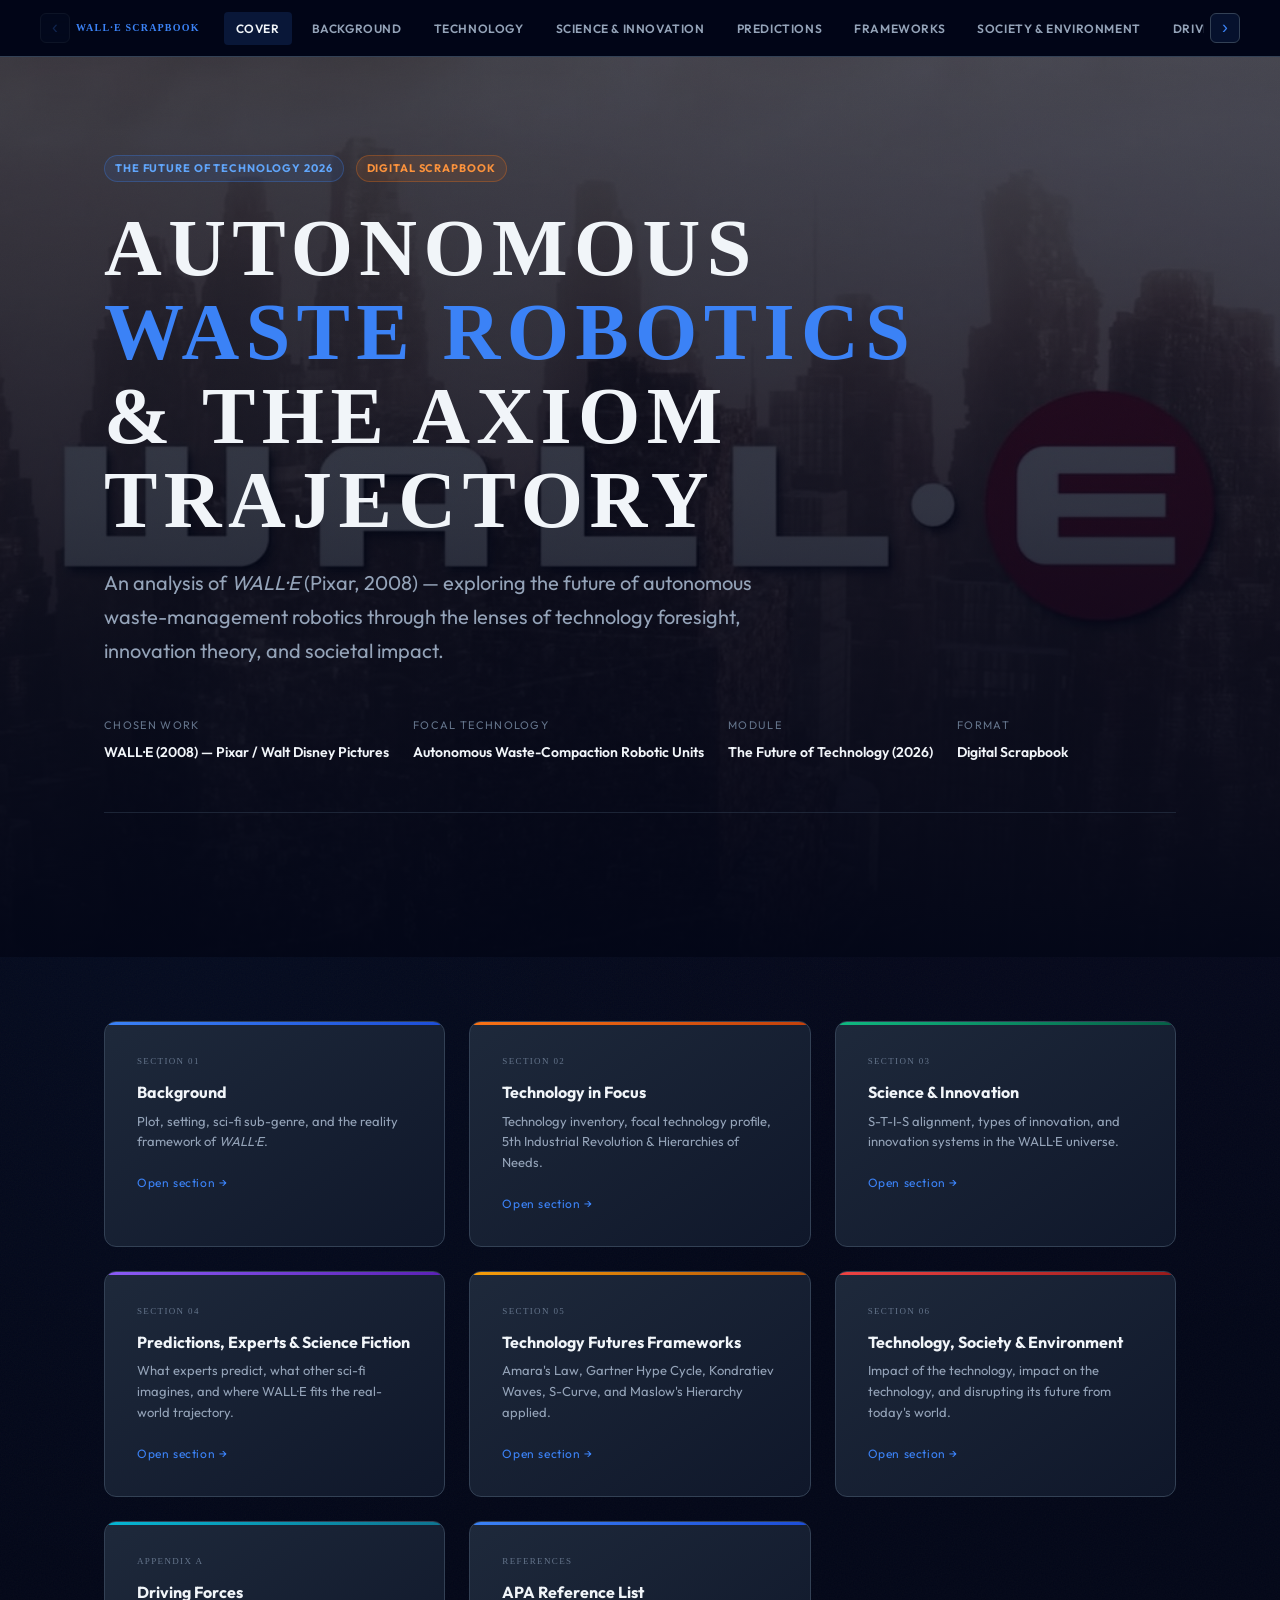
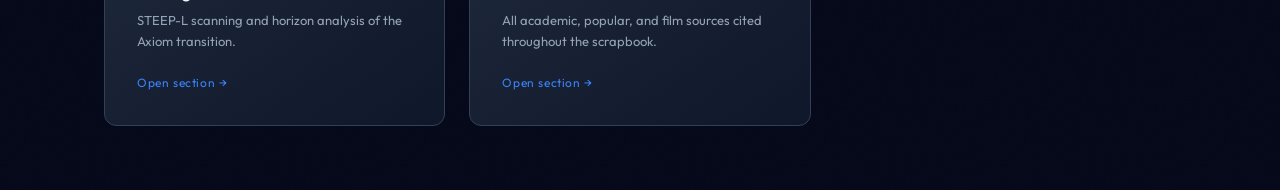
==== index.html @ 710deabd "Initial commit: WALL-E ForeSTI scrapbook for TFT 2026" ====
<!DOCTYPE html>
<html lang="en">
<head>
  <meta charset="UTF-8">
  <meta name="viewport" content="width=device-width, initial-scale=1.0">
  <title>WALL·E ForeSTI Scrapbook — The Future of Technology 2026</title>
  <link rel="stylesheet" href="scrapbook.css">
  <style>
    /* ── Cover-page-specific styles ── */
    .hero {
      position: relative;
      min-height: 100vh;
      display: flex;
      flex-direction: column;
      justify-content: flex-end;
      padding: 0;
      overflow: hidden;
    }
    .hero-bg {
      position: absolute;
      inset: 0;
      z-index: 0;
    }
    .hero-bg img {
      width: 100%;
      height: 100%;
      object-fit: cover;
      opacity: 0.35;
      filter: saturate(0.6);
    }
    .hero-bg-fallback {
      position: absolute;
      inset: 0;
      background:
        radial-gradient(ellipse 80% 60% at 50% 40%, rgba(59,130,246,0.12) 0%, transparent 70%),
        radial-gradient(ellipse 60% 80% at 80% 60%, rgba(249,115,22,0.08) 0%, transparent 60%),
        linear-gradient(180deg, #020617 0%, #0a1628 50%, #020617 100%);
    }
    .hero-overlay {
      position: absolute;
      inset: 0;
      background: linear-gradient(
        to top,
        rgba(2,6,23,0.96) 0%,
        rgba(2,6,23,0.5)  50%,
        rgba(2,6,23,0.2)  100%
      );
      z-index: 1;
    }
    .hero-content {
      position: relative;
      z-index: 2;
      padding: 64px 64px 80px;
      max-width: 1200px;
      width: 100%;
      margin: 0 auto;
    }
    .hero-eyebrow {
      display: flex;
      align-items: center;
      gap: 12px;
      margin-bottom: 24px;
    }
    .hero-title {
      font-family: 'Syncopate', Georgia, serif;
      font-size: clamp(2.5rem, 7vw, 5rem);
      font-weight: 700;
      letter-spacing: 0.08em;
      text-transform: uppercase;
      line-height: 1.05;
      margin-bottom: 24px;
    }
    .hero-title .accent { color: #3b82f6; }
    .hero-subtitle {
      font-size: clamp(1rem, 2vw, 1.25rem);
      color: #94a3b8;
      max-width: 680px;
      line-height: 1.7;
      margin-bottom: 48px;
    }
    .hero-meta {
      display: flex;
      flex-wrap: wrap;
      gap: 24px;
      margin-bottom: 64px;
      padding-bottom: 48px;
      border-bottom: 1px solid rgba(51,65,85,0.5);
    }
    .hero-meta-item { font-size: 0.875rem; }
    .hero-meta-item .label {
      font-size: 0.6875rem;
      text-transform: uppercase;
      letter-spacing: 0.12em;
      color: #64748b;
      display: block;
      margin-bottom: 4px;
    }
    .hero-meta-item .value { color: #f1f5f9; font-weight: 600; }

    /* Section nav cards */
    .section-cards {
      display: grid;
      grid-template-columns: repeat(auto-fit, minmax(280px, 1fr));
      gap: 24px;
      padding: 64px;
      max-width: 1200px;
      margin: 0 auto;
    }
    .section-card {
      background: linear-gradient(145deg, #1e293b, #0f172a);
      border: 1px solid #334155;
      border-radius: 0.75rem;
      padding: 32px;
      text-decoration: none;
      color: #f1f5f9;
      display: block;
      transition: all 0.3s;
      position: relative;
      overflow: hidden;
    }
    .section-card::before {
      content: '';
      position: absolute;
      top: 0; left: 0; right: 0;
      height: 3px;
    }
    .section-card.blue::before   { background: linear-gradient(90deg, #3b82f6, #1d4ed8); }
    .section-card.orange::before { background: linear-gradient(90deg, #f97316, #c2410c); }
    .section-card.green::before  { background: linear-gradient(90deg, #10b981, #065f46); }
    .section-card.red::before    { background: linear-gradient(90deg, #ef4444, #991b1b); }
    .section-card.purple::before { background: linear-gradient(90deg, #8b5cf6, #5b21b6); }
    .section-card.amber::before  { background: linear-gradient(90deg, #f59e0b, #b45309); }
    .section-card.teal::before   { background: linear-gradient(90deg, #06b6d4, #0e7490); }
    .section-card:hover {
      border-color: #3b82f6;
      transform: translateY(-4px);
      box-shadow: 0 20px 40px -15px rgba(59,130,246,0.25);
      text-decoration: none;
    }
    .section-card .card-num {
      font-family: 'Syncopate', Georgia, serif;
      font-size: 0.5625rem;
      letter-spacing: 0.15em;
      text-transform: uppercase;
      color: #64748b;
      margin-bottom: 12px;
    }
    .section-card .card-title {
      font-size: 1rem;
      font-weight: 700;
      margin-bottom: 8px;
      line-height: 1.3;
    }
    .section-card .card-desc {
      font-size: 0.8125rem;
      color: #94a3b8;
      line-height: 1.6;
    }
    .section-card .card-arrow {
      margin-top: 20px;
      font-size: 0.75rem;
      color: #3b82f6;
      letter-spacing: 0.05em;
    }

    @media (max-width: 768px) {
      .hero-content { padding: 32px 24px 48px; }
      .section-cards { padding: 32px 16px; }
    }
  </style>
</head>
<body>

  <!-- Navigation -->
  <nav class="sb-nav" role="navigation" aria-label="Scrapbook sections">
    <div class="sb-nav-inner">
      <span class="sb-nav-logo">WALL·E Scrapbook</span>
      <a href="index.html" class="active">Cover</a>
      <a href="section-background.html">Background</a>
      <a href="section-technology-focus.html">Technology</a>
      <a href="section-science-innovation.html">Science &amp; Innovation</a>
      <a href="section-predictions.html">Predictions</a>
      <a href="section-frameworks.html">Frameworks</a>
      <a href="section-tse.html">Society &amp; Environment</a>
      <a href="section-driving-forces.html">Driving Forces</a>
      <a href="section-references.html">References</a>
    </div>
  </nav>

  <!-- Hero -->
  <section class="hero" aria-label="Cover page">
    <div class="hero-bg" aria-hidden="true">

      <img src="images/title-card.jpg"
     alt="WALL-E film title card over a skyline of compacted trash towers — opening sequence">
</div>
    <div class="hero-overlay" aria-hidden="true"></div>
    <div class="hero-content">
      <div class="hero-eyebrow">
        <span class="badge blue">The Future of Technology 2026</span>
        <span class="badge orange">Digital Scrapbook</span>
      </div>

      <h1 class="hero-title">
        Autonomous<br>
        <span class="accent">Waste Robotics</span><br>
        &amp; the Axiom Trajectory
      </h1>

      <p class="hero-subtitle">
        An analysis of <em>WALL·E</em> (Pixar, 2008) — exploring the future of
        autonomous waste-management robotics through the lenses of technology foresight,
        innovation theory, and societal impact.
      </p>

      <div class="hero-meta">
        <div class="hero-meta-item">
          <span class="label">Chosen Work</span>
          <span class="value">WALL·E (2008) — Pixar / Walt Disney Pictures</span>
        </div>
        <div class="hero-meta-item">
          <span class="label">Focal Technology</span>
          <span class="value">Autonomous Waste-Compaction Robotic Units</span>
        </div>
        <div class="hero-meta-item">
          <span class="label">Module</span>
          <span class="value">The Future of Technology (2026)</span>
        </div>
        <div class="hero-meta-item">
          <span class="label">Format</span>
          <span class="value">Digital Scrapbook</span>
        </div>
      </div>
    </div>
  </section>

  <!-- Section navigation cards -->
  <main>
    <div class="section-cards" role="list" aria-label="Scrapbook sections">

      <a href="section-background.html" class="section-card blue" role="listitem">
        <div class="card-num">Section 01</div>
        <div class="card-title">Background</div>
        <div class="card-desc">Plot, setting, sci-fi sub-genre, and the reality framework of <em>WALL·E</em>.</div>
        <div class="card-arrow">Open section →</div>
      </a>

      <a href="section-technology-focus.html" class="section-card orange" role="listitem">
        <div class="card-num">Section 02</div>
        <div class="card-title">Technology in Focus</div>
        <div class="card-desc">Technology inventory, focal technology profile, 5th Industrial Revolution &amp; Hierarchies of Needs.</div>
        <div class="card-arrow">Open section →</div>
      </a>

      <a href="section-science-innovation.html" class="section-card green" role="listitem">
        <div class="card-num">Section 03</div>
        <div class="card-title">Science &amp; Innovation</div>
        <div class="card-desc">S-T-I-S alignment, types of innovation, and innovation systems in the WALL·E universe.</div>
        <div class="card-arrow">Open section →</div>
      </a>

      <a href="section-predictions.html" class="section-card purple" role="listitem">
        <div class="card-num">Section 04</div>
        <div class="card-title">Predictions, Experts &amp; Science Fiction</div>
        <div class="card-desc">What experts predict, what other sci-fi imagines, and where WALL·E fits the real-world trajectory.</div>
        <div class="card-arrow">Open section →</div>
      </a>

      <a href="section-frameworks.html" class="section-card amber" role="listitem">
        <div class="card-num">Section 05</div>
        <div class="card-title">Technology Futures Frameworks</div>
        <div class="card-desc">Amara's Law, Gartner Hype Cycle, Kondratiev Waves, S-Curve, and Maslow's Hierarchy applied.</div>
        <div class="card-arrow">Open section →</div>
      </a>

      <a href="section-tse.html" class="section-card red" role="listitem">
        <div class="card-num">Section 06</div>
        <div class="card-title">Technology, Society &amp; Environment</div>
        <div class="card-desc">Impact of the technology, impact on the technology, and disrupting its future from today's world.</div>
        <div class="card-arrow">Open section →</div>
      </a>

      <a href="section-driving-forces.html" class="section-card teal" role="listitem">
        <div class="card-num">Appendix A</div>
        <div class="card-title">Driving Forces</div>
        <div class="card-desc">STEEP-L scanning and horizon analysis of the Axiom transition.</div>
        <div class="card-arrow">Open section →</div>
      </a>

      <a href="section-references.html" class="section-card blue" role="listitem">
        <div class="card-num">References</div>
        <div class="card-title">APA Reference List</div>
        <div class="card-desc">All academic, popular, and film sources cited throughout the scrapbook.</div>
        <div class="card-arrow">Open section →</div>
      </a>

    </div>
  </main>

  <script src="scrapbook-nav.js" defer></script>
</body>
</html>
---- scrapbook.css ----
/*
 * WALL-E ForeSTI Scrapbook — Unified Design System
 * Module: The Future of Technology (2026)
 * Version: 1.0
 *
 * Colour tokens
 * --bg-base:     #020617  (near-black navy)
 * --bg-card:     #0f172a  (dark card)
 * --bg-card-alt: #1e293b  (lighter card)
 * --border:      #334155
 * --accent-blue: #3b82f6
 * --accent-orng: #f97316
 * --accent-red:  #ef4444
 * --accent-grn:  #10b981
 * --text-prime:  #f1f5f9
 * --text-muted:  #94a3b8
 * --text-faint:  #64748b
 *
 * Spacing scale (8px grid)
 * 4 | 8 | 12 | 16 | 24 | 32 | 48 | 64 | 96 | 128
 */

/* ─── Google Fonts ──────────────────────────────────────────── */
@import url('https://fonts.googleapis.com/css2?family=Syncopate:wght@400;700&family=Outfit:wght@300;400;600&display=swap');

/* ─── CSS Custom Properties ─────────────────────────────────── */
:root {
  --bg-base:      #020617;
  --bg-card:      #0f172a;
  --bg-card-alt:  #1e293b;
  --border:       #334155;
  --border-faint: #1e293b;
  --accent-blue:  #3b82f6;
  --accent-orng:  #f97316;
  --accent-red:   #ef4444;
  --accent-grn:   #10b981;
  --accent-purp:  #8b5cf6;
  --text-prime:   #f1f5f9;
  --text-muted:   #94a3b8;
  --text-faint:   #64748b;
  --font-display: 'Syncopate', Georgia, serif;
  --font-body:    'Outfit', Arial, sans-serif;
  --radius:       0.75rem;
  --radius-sm:    0.375rem;
  --shadow-card:  0 20px 50px -15px rgba(59,130,246,0.15);
}

/* ─── Reset & Base ───────────────────────────────────────────── */
*, *::before, *::after { box-sizing: border-box; margin: 0; padding: 0; }

html { scroll-behavior: smooth; font-size: 16px; }

body {
  background-color: var(--bg-base);
  color: var(--text-prime);
  font-family: var(--font-body);
  font-size: 1rem;
  line-height: 1.75;
  /* Subtle noise texture for scrapbook feel */
  background-image:
    url("data:image/svg+xml,%3Csvg xmlns='http://www.w3.org/2000/svg' width='200' height='200'%3E%3Cfilter id='n'%3E%3CfeTurbulence type='fractalNoise' baseFrequency='0.75' numOctaves='4' stitchTiles='stitch'/%3E%3C/filter%3E%3Crect width='200' height='200' filter='url(%23n)' opacity='0.03'/%3E%3C/svg%3E"),
    radial-gradient(circle at 15% 50%, rgba(59,130,246,0.04) 0%, transparent 50%),
    radial-gradient(circle at 85% 30%, rgba(139,92,246,0.04) 0%, transparent 50%);
}

img { max-width: 100%; height: auto; display: block; }
a { color: var(--accent-blue); text-decoration: none; }
a:hover { text-decoration: underline; }

/* ─── Typography Scale ───────────────────────────────────────── */
.t-display {
  font-family: var(--font-display);
  font-size: clamp(2rem, 5vw, 3.5rem);
  font-weight: 700;
  letter-spacing: 0.12em;
  text-transform: uppercase;
  line-height: 1.1;
}
.t-h1 {
  font-family: var(--font-display);
  font-size: clamp(1.5rem, 3.5vw, 2.25rem);
  font-weight: 700;
  letter-spacing: 0.1em;
  text-transform: uppercase;
  line-height: 1.2;
}
.t-h2 {
  font-family: var(--font-body);
  font-size: clamp(1.1rem, 2.5vw, 1.5rem);
  font-weight: 600;
  line-height: 1.3;
}
.t-h3 {
  font-family: var(--font-body);
  font-size: 1.1rem;
  font-weight: 600;
}
.t-body  { font-size: 1rem;   line-height: 1.75; }
.t-small { font-size: 0.875rem; line-height: 1.65; }
.t-caption {
  font-size: 0.75rem;  /* 12px minimum — WCAG compliant */
  color: var(--text-muted);
  line-height: 1.5;
  font-style: italic;
}
.t-label {
  font-size: 0.6875rem; /* 11px — only for badge labels/chips */
  font-weight: 700;
  letter-spacing: 0.1em;
  text-transform: uppercase;
}
.t-accent  { color: var(--accent-blue); }
.t-orange  { color: var(--accent-orng); }
.t-muted   { color: var(--text-muted); }
.t-faint   { color: var(--text-faint); }

/* ─── Layout ─────────────────────────────────────────────────── */
.container {
  max-width: 1200px;
  margin: 0 auto;
  padding: 0 32px;
}
.section-block  { padding: 64px 0; }
.section-block + .section-block { border-top: 1px solid var(--border-faint); }

.grid-2 { display: grid; grid-template-columns: repeat(2, 1fr); gap: 32px; }
.grid-3 { display: grid; grid-template-columns: repeat(3, 1fr); gap: 24px; }
.grid-auto { display: grid; grid-template-columns: repeat(auto-fit, minmax(300px, 1fr)); gap: 24px; }

@media (max-width: 768px) {
  .grid-2, .grid-3 { grid-template-columns: 1fr; }
  .container { padding: 0 16px; }
}

/* ─── Navigation Bar ─────────────────────────────────────────── */
.sb-nav {
  position: sticky;
  top: 0;
  z-index: 100;
  background: rgba(2,6,23,0.92);
  backdrop-filter: blur(12px);
  border-bottom: 1px solid var(--border);
  padding: 0 16px;
}
/* Centred row holding the arrows + scroller (built by scrapbook-nav.js) */
.sb-nav-bar {
  max-width: 1200px;
  margin: 0 auto;
  display: flex;
  align-items: center;
  gap: 6px;
  height: 56px;
}
.sb-nav-inner {
  flex: 1 1 auto;
  min-width: 0;
  display: flex;
  align-items: center;
  gap: 8px;
  height: 100%;
  overflow-x: auto;
  scroll-behavior: smooth;
  /* Native scrollbar hidden — navigation is via the ‹ › arrow buttons */
  scrollbar-width: none;
  -ms-overflow-style: none;
}
.sb-nav-inner::-webkit-scrollbar { display: none; }

/* Prev / next arrows */
.sb-nav-arrow {
  flex-shrink: 0;
  width: 30px;
  height: 30px;
  display: flex;
  align-items: center;
  justify-content: center;
  padding: 0;
  font-size: 1.1rem;
  line-height: 1;
  color: var(--accent-blue);
  background: rgba(59,130,246,0.10);
  border: 1px solid var(--border);
  border-radius: 6px;
  cursor: pointer;
  transition: background 0.2s, color 0.2s, opacity 0.2s;
}
.sb-nav-arrow:hover { background: rgba(59,130,246,0.25); color: var(--text-prime); }
.sb-nav-arrow:disabled { opacity: 0.25; cursor: default; pointer-events: none; }
/* When every item already fits, no arrows are needed */
.sb-nav-no-overflow .sb-nav-arrow { display: none; }
.sb-nav-logo {
  font-family: var(--font-display);
  font-size: 0.625rem;
  font-weight: 700;
  letter-spacing: 0.12em;
  color: var(--accent-blue);
  text-transform: uppercase;
  white-space: nowrap;
  margin-right: 16px;
  flex-shrink: 0;
}
.sb-nav a {
  font-size: 0.75rem;
  font-weight: 600;
  letter-spacing: 0.05em;
  text-transform: uppercase;
  color: var(--text-muted);
  white-space: nowrap;
  padding: 6px 12px;
  border-radius: 4px;
  transition: all 0.2s;
  flex-shrink: 0;
}
.sb-nav a:hover, .sb-nav a.active {
  color: var(--text-prime);
  background: rgba(59,130,246,0.15);
  text-decoration: none;
}

/* ─── Section Header Band ────────────────────────────────────── */
.section-header {
  margin-bottom: 48px;
}
.section-header .section-tag {
  display: inline-flex;
  align-items: center;
  gap: 8px;
  margin-bottom: 16px;
}
.section-header .section-num {
  font-family: var(--font-display);
  font-size: 0.625rem;
  letter-spacing: 0.15em;
  color: var(--accent-blue);
  text-transform: uppercase;
  border: 1px solid rgba(59,130,246,0.3);
  padding: 4px 10px;
  border-radius: 4px;
}
.section-header .divider-line {
  width: 48px;
  height: 3px;
  background: var(--accent-blue);
  margin-top: 16px;
  border-radius: 2px;
}
.section-header .divider-line.orange { background: var(--accent-orng); }
.section-header .divider-line.red    { background: var(--accent-red); }
.section-header .divider-line.green  { background: var(--accent-grn); }

/* ─── Cards ──────────────────────────────────────────────────── */
.card {
  background: linear-gradient(145deg, var(--bg-card-alt), var(--bg-card));
  border: 1px solid var(--border);
  border-radius: var(--radius);
  padding: 32px;
  transition: border-color 0.3s, transform 0.3s, box-shadow 0.3s;
  position: relative;
  overflow: hidden;
}
.card:hover {
  border-color: var(--accent-blue);
  transform: translateY(-3px);
  box-shadow: var(--shadow-card);
}
/* Alternating slight rotation for scrapbook feel */
.card:nth-child(even) { transform: rotate(-0.3deg); }
.card:nth-child(even):hover { transform: rotate(-0.3deg) translateY(-3px); }
.card:nth-child(odd)  { transform: rotate(0.2deg); }
.card:nth-child(odd):hover  { transform: rotate(0.2deg) translateY(-3px); }

/* Top accent bar */
.card::before {
  content: '';
  position: absolute;
  top: 0; left: 0; right: 0;
  height: 3px;
}
.card.blue::before   { background: linear-gradient(90deg, var(--accent-blue), #1d4ed8); }
.card.orange::before { background: linear-gradient(90deg, var(--accent-orng), #c2410c); }
.card.red::before    { background: linear-gradient(90deg, var(--accent-red),  #991b1b); }
.card.green::before  { background: linear-gradient(90deg, var(--accent-grn),  #065f46); }
.card.purple::before { background: linear-gradient(90deg, var(--accent-purp), #5b21b6); }

/* Sticky-note variant */
.card.sticky {
  background: linear-gradient(145deg, #292524, #1c1917);
  border-color: #f59e0b44;
}
.card.sticky::before { background: #f59e0b; }

/* ─── Badges / Tags ──────────────────────────────────────────── */
.badge {
  display: inline-block;
  font-size: 0.6875rem;
  font-weight: 700;
  letter-spacing: 0.08em;
  text-transform: uppercase;
  padding: 3px 10px;
  border-radius: 999px;
  border: 1px solid;
}
.badge.blue   { background: rgba(59,130,246,0.1);  color: #60a5fa; border-color: rgba(59,130,246,0.3); }
.badge.orange { background: rgba(249,115,22,0.1);  color: #fb923c; border-color: rgba(249,115,22,0.3); }
.badge.red    { background: rgba(239,68,68,0.1);   color: #f87171; border-color: rgba(239,68,68,0.3); }
.badge.green  { background: rgba(16,185,129,0.1);  color: #34d399; border-color: rgba(16,185,129,0.3); }
.badge.purple { background: rgba(139,92,246,0.1);  color: #a78bfa; border-color: rgba(139,92,246,0.3); }
.badge.amber  { background: rgba(245,158,11,0.1);  color: #fbbf24; border-color: rgba(245,158,11,0.3); }

/* ─── Image containers with film-strip aesthetic ─────────────── */
.img-wrap {
  position: relative;
  border-radius: var(--radius-sm);
  overflow: hidden;
  border: 1px solid var(--border);
}
/* Film-strip sprocket-hole effect removed — stills display full-width */
.img-wrap.filmstrip::before { content: none; }
/* Tape effect on image corners */
.img-wrap.taped::after {
  content: '';
  position: absolute;
  top: -6px; right: 24px;
  width: 48px; height: 20px;
  background: rgba(245,158,11,0.25);
  transform: rotate(-2deg);
  border-radius: 2px;
  z-index: 2;
}
.img-wrap img {
  width: 100%;
  object-fit: cover;
  display: block;
}
.img-caption {
  padding: 10px 12px;
  font-size: 0.75rem;
  color: var(--text-muted);
  font-style: italic;
  background: rgba(15,23,42,0.8);
  border-top: 1px solid var(--border-faint);
  line-height: 1.5;
}
.img-caption strong { color: var(--text-prime); font-style: normal; }

/* ─── Callout / Leverage Point ───────────────────────────────── */
.callout {
  background: rgba(2,6,23,0.6);
  border-left: 3px solid var(--accent-blue);
  padding: 16px 20px;
  border-radius: 0 var(--radius-sm) var(--radius-sm) 0;
  font-size: 0.875rem;
  color: var(--text-muted);
  line-height: 1.65;
  margin-top: 16px;
}
.callout.orange { border-color: var(--accent-orng); }
.callout.green  { border-color: var(--accent-grn); }
.callout.red    { border-color: var(--accent-red); }
.callout strong { color: var(--text-prime); }

/* Quote / sticky note callout */
.quote-block {
  background: linear-gradient(145deg, #1c1917, #292524);
  border: 1px solid rgba(245,158,11,0.2);
  border-left: 3px solid #f59e0b;
  border-radius: 0 var(--radius-sm) var(--radius-sm) 0;
  padding: 20px 24px;
  margin: 24px 0;
  font-style: italic;
  font-size: 1rem;
  color: var(--text-prime);
  position: relative;
  transform: rotate(-0.4deg);
}
.quote-block::before {
  content: '"';
  position: absolute;
  top: -12px; left: 16px;
  font-size: 4rem;
  color: rgba(245,158,11,0.2);
  font-family: Georgia, serif;
  line-height: 1;
}
.quote-attribution {
  font-size: 0.75rem;
  color: var(--text-faint);
  font-style: normal;
  margin-top: 8px;
  display: block;
}

/* ─── Chart container ────────────────────────────────────────── */
.chart-box {
  background: rgba(15,23,42,0.6);
  border: 1px dashed var(--border);
  border-radius: var(--radius);
  padding: 24px;
  position: relative;
}

/* ─── Progress bars ──────────────────────────────────────────── */
.progress-bar-wrap { margin: 8px 0; }
.progress-bar-label {
  display: flex;
  justify-content: space-between;
  font-size: 0.75rem;
  color: var(--text-faint);
  text-transform: uppercase;
  letter-spacing: 0.08em;
  margin-bottom: 6px;
}
.progress-bar-track {
  height: 6px;
  background: var(--bg-card-alt);
  border-radius: 3px;
  overflow: hidden;
}
.progress-bar-fill {
  height: 100%;
  border-radius: 3px;
  background: var(--accent-blue);
  transition: width 1s ease;
}
.progress-bar-fill.orange { background: var(--accent-orng); }
.progress-bar-fill.red    { background: var(--accent-red); }
.progress-bar-fill.green  { background: var(--accent-grn); }

/* ─── Section Footer (replaces old "FORESTI DIVISION" footer) ── */
.sb-section-footer {
  margin-top: 64px;
  padding-top: 32px;
  border-top: 1px solid var(--border-faint);
  display: flex;
  justify-content: space-between;
  align-items: flex-end;
  flex-wrap: wrap;
  gap: 16px;
}
.sb-section-footer .footer-glossary { max-width: 500px; }
.sb-section-footer .footer-glossary h4 {
  font-size: 0.75rem;
  font-weight: 700;
  letter-spacing: 0.1em;
  text-transform: uppercase;
  color: var(--text-muted);
  margin-bottom: 8px;
}
.sb-section-footer .footer-glossary dl { font-size: 0.75rem; color: var(--text-faint); }
.sb-section-footer .footer-glossary dt { font-weight: 600; color: var(--text-muted); display: inline; }
.sb-section-footer .footer-glossary dd { display: inline; margin: 0; }
.sb-section-footer .footer-glossary dd::after { content: '\A'; white-space: pre; }
.sb-section-footer .footer-nav {
  display: flex;
  gap: 12px;
}
.sb-section-footer .footer-nav a {
  font-size: 0.75rem;
  color: var(--text-faint);
  text-transform: uppercase;
  letter-spacing: 0.08em;
  padding: 6px 12px;
  border: 1px solid var(--border-faint);
  border-radius: 4px;
  transition: all 0.2s;
}
.sb-section-footer .footer-nav a:hover {
  color: var(--text-prime);
  border-color: var(--accent-blue);
  text-decoration: none;
}

/* ─── Utility ────────────────────────────────────────────────── */
.space-y-16 > * + * { margin-top: 16px; }
.space-y-24 > * + * { margin-top: 24px; }
.space-y-32 > * + * { margin-top: 32px; }
.space-y-48 > * + * { margin-top: 48px; }
.mt-8  { margin-top: 8px; }
.mt-16 { margin-top: 16px; }
.mt-24 { margin-top: 24px; }
.mt-32 { margin-top: 32px; }
.mt-48 { margin-top: 48px; }
.mb-8  { margin-bottom: 8px; }
.mb-16 { margin-bottom: 16px; }
.mb-24 { margin-bottom: 24px; }
.mb-32 { margin-bottom: 32px; }
.flex  { display: flex; }
.flex-col { flex-direction: column; }
.items-center { align-items: center; }
.items-start  { align-items: flex-start; }
.justify-between { justify-content: space-between; }
.gap-8  { gap: 8px; }
.gap-16 { gap: 16px; }
.gap-24 { gap: 24px; }
.gap-32 { gap: 32px; }
.text-right  { text-align: right; }
.text-center { text-align: center; }

/* ─── Print Stylesheet ───────────────────────────────────────── */
@media print {
  body {
    background: #ffffff !important;
    color: #1a1a1a !important;
    background-image: none !important;
    font-size: 11pt;
  }
  .sb-nav { display: none !important; }
  .card {
    background: #f9f9f9 !important;
    border: 1px solid #cccccc !important;
    box-shadow: none !important;
    transform: none !important;
    page-break-inside: avoid;
  }
  .card::before { display: none; }
  .t-h1, .t-h2, .t-h3, .t-display { color: #1a1a1a !important; }
  .t-muted, .t-faint, .t-caption, .img-caption { color: #555 !important; }
  .badge { border: 1px solid #ccc !important; color: #333 !important; background: #eee !important; }
  .callout { border-left: 3px solid #666; background: #f5f5f5; }
  .sb-section-footer { border-color: #ddd; }
  a { color: #0057cc; }
  .chart-box { border: 1px solid #ccc; background: #f9f9f9; }
  .quote-block { background: #fffbeb; border-color: #ca8a04; transform: none; }
  @page { margin: 2cm; }
}
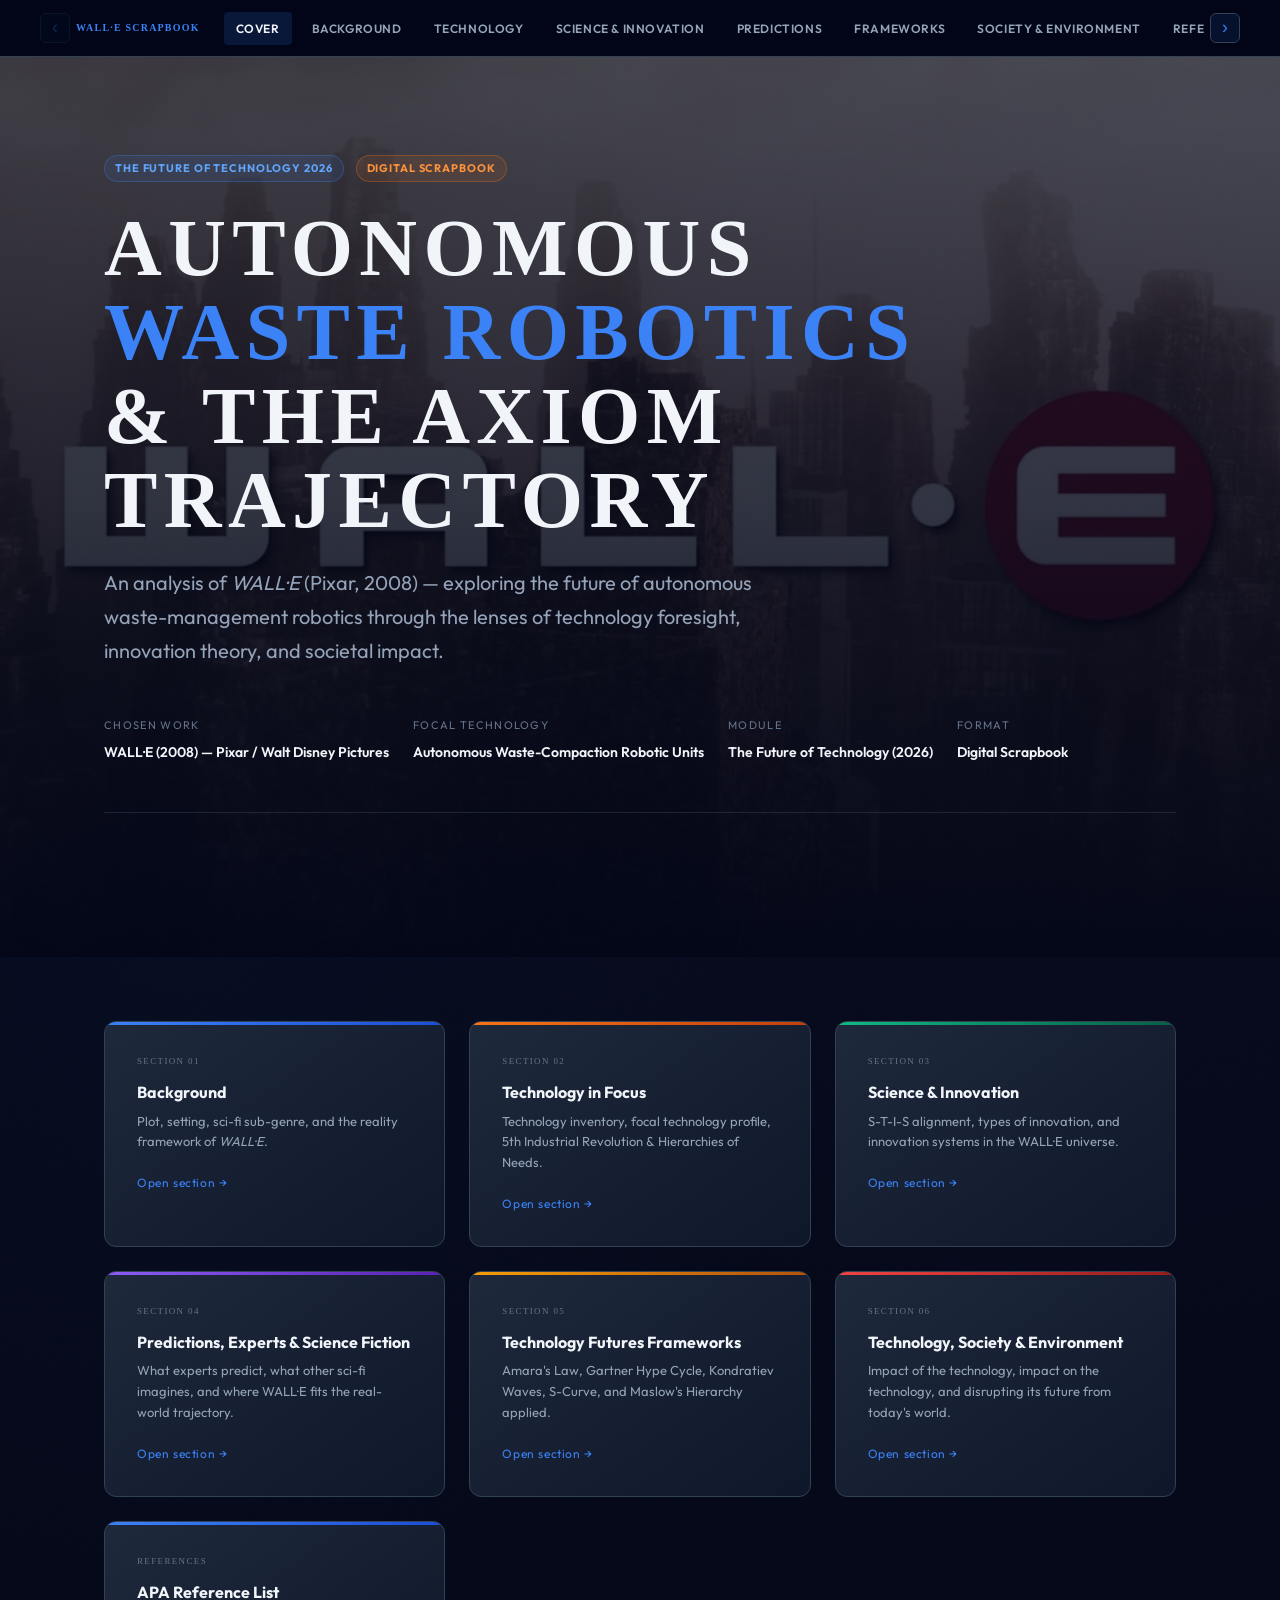
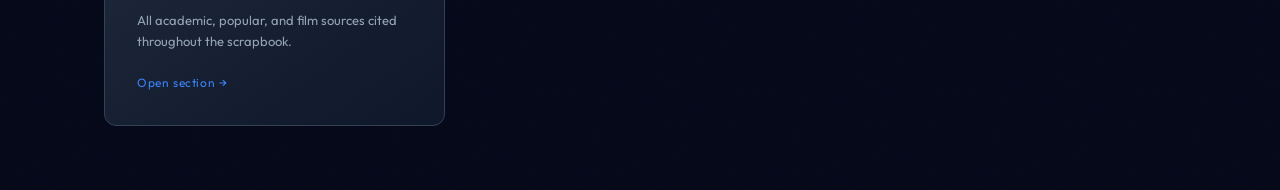
==== commit 470b8c2e: "Merge Driving Forces into Society & Environment as sub-section 6.3" ====
--- a/index.html
+++ b/index.html
@@ -182,7 +182,6 @@
       <a href="section-predictions.html">Predictions</a>
       <a href="section-frameworks.html">Frameworks</a>
       <a href="section-tse.html">Society &amp; Environment</a>
-      <a href="section-driving-forces.html">Driving Forces</a>
       <a href="section-references.html">References</a>
     </div>
   </nav>
@@ -280,13 +279,6 @@
         <div class="card-arrow">Open section →</div>
       </a>
 
-      <a href="section-driving-forces.html" class="section-card teal" role="listitem">
-        <div class="card-num">Appendix A</div>
-        <div class="card-title">Driving Forces</div>
-        <div class="card-desc">STEEP-L scanning and horizon analysis of the Axiom transition.</div>
-        <div class="card-arrow">Open section →</div>
-      </a>
-
       <a href="section-references.html" class="section-card blue" role="listitem">
         <div class="card-num">References</div>
         <div class="card-title">APA Reference List</div>
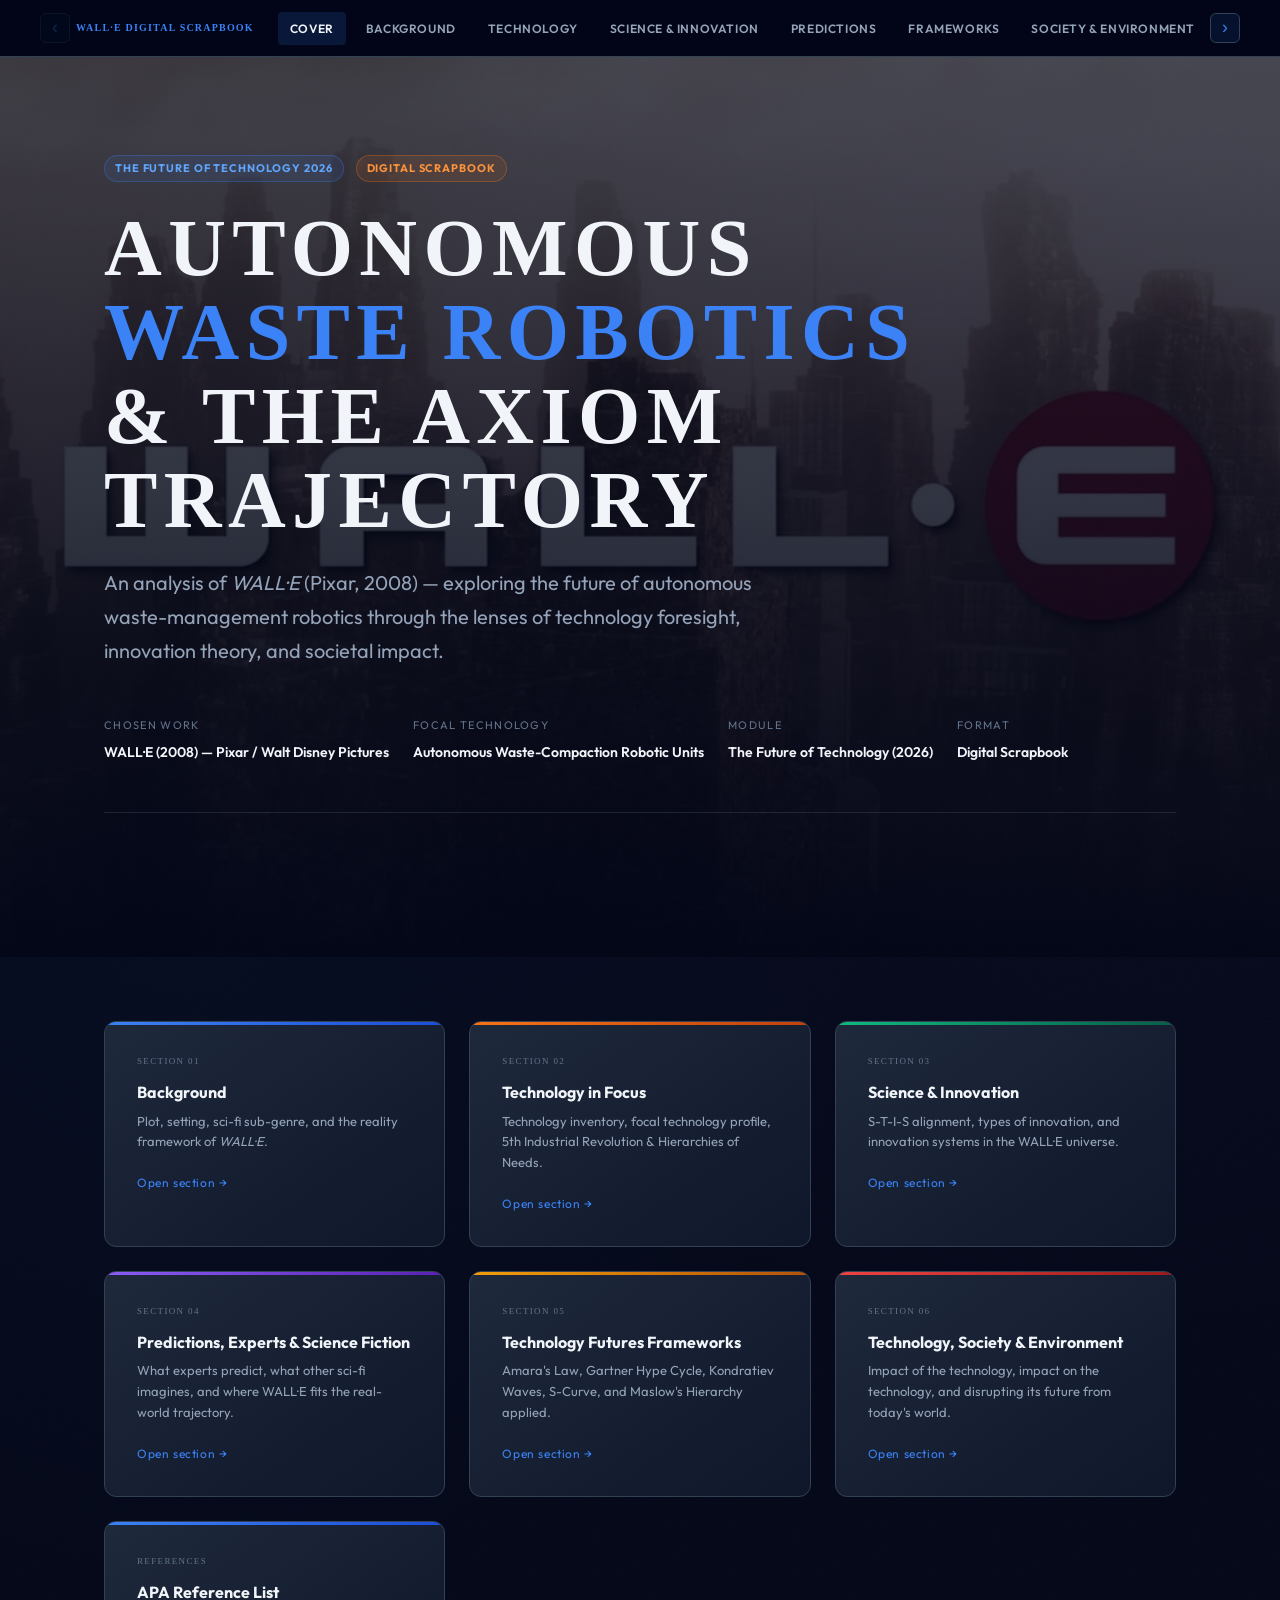
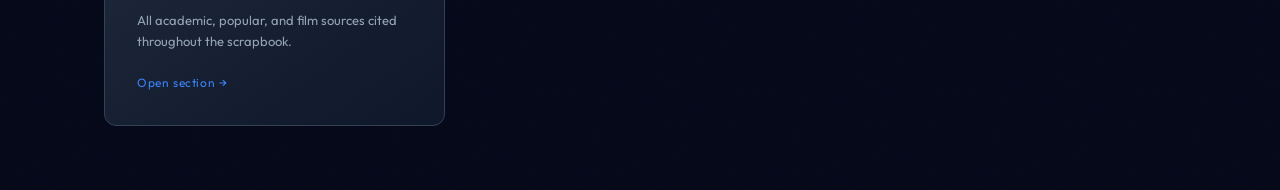
==== commit 8534773f: "Rename to 'WALL-E Digital Scrapbook' across all titles; fix stale Maslow reference in Frameworks sub" ====
--- a/index.html
+++ b/index.html
@@ -3,7 +3,7 @@
 <head>
   <meta charset="UTF-8">
   <meta name="viewport" content="width=device-width, initial-scale=1.0">
-  <title>WALL·E ForeSTI Scrapbook — The Future of Technology 2026</title>
+  <title>WALL·E Digital Scrapbook — The Future of Technology 2026</title>
   <link rel="stylesheet" href="scrapbook.css">
   <style>
     /* ── Cover-page-specific styles ── */
@@ -174,7 +174,7 @@
   <!-- Navigation -->
   <nav class="sb-nav" role="navigation" aria-label="Scrapbook sections">
     <div class="sb-nav-inner">
-      <span class="sb-nav-logo">WALL·E Scrapbook</span>
+      <span class="sb-nav-logo">WALL·E Digital Scrapbook</span>
       <a href="index.html" class="active">Cover</a>
       <a href="section-background.html">Background</a>
       <a href="section-technology-focus.html">Technology</a>
--- a/scrapbook.css
+++ b/scrapbook.css
@@ -1,5 +1,5 @@
 /*
- * WALL-E ForeSTI Scrapbook — Unified Design System
+ * WALL-E Digital Scrapbook — Unified Design System
  * Module: The Future of Technology (2026)
  * Version: 1.0
  *
@@ -426,7 +426,7 @@
 .progress-bar-fill.red    { background: var(--accent-red); }
 .progress-bar-fill.green  { background: var(--accent-grn); }
 
-/* ─── Section Footer (replaces old "FORESTI DIVISION" footer) ── */
+/* ─── Section Footer (replaces old footer) ── */
 .sb-section-footer {
   margin-top: 64px;
   padding-top: 32px;
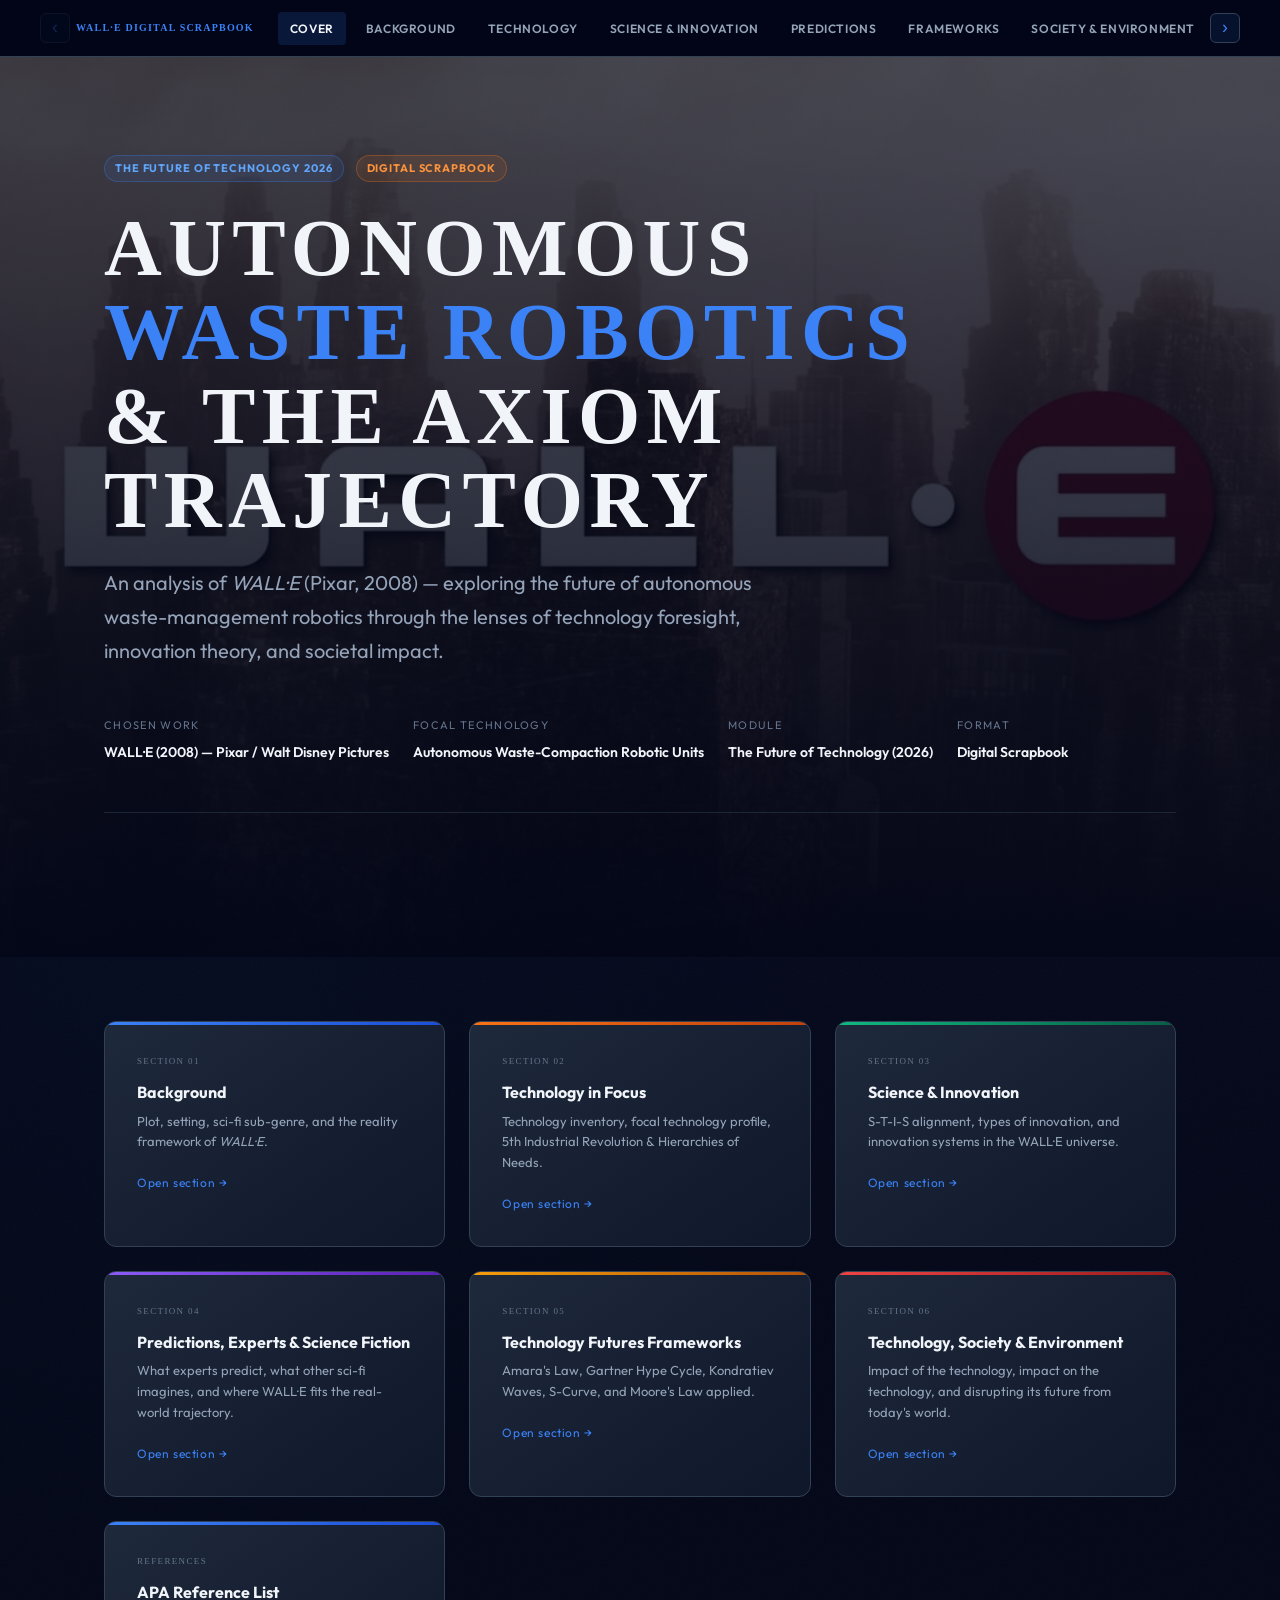
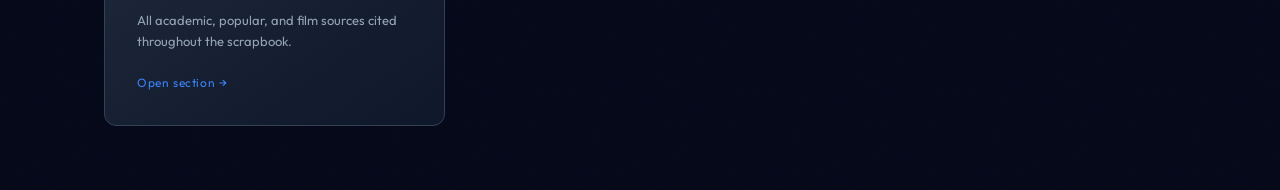
==== commit 87993a71: "Fix stale Maslow reference on cover; remove dead Maslow pyramid CSS from Frameworks" ====
--- a/index.html
+++ b/index.html
@@ -268,7 +268,7 @@
       <a href="section-frameworks.html" class="section-card amber" role="listitem">
         <div class="card-num">Section 05</div>
         <div class="card-title">Technology Futures Frameworks</div>
-        <div class="card-desc">Amara's Law, Gartner Hype Cycle, Kondratiev Waves, S-Curve, and Maslow's Hierarchy applied.</div>
+        <div class="card-desc">Amara's Law, Gartner Hype Cycle, Kondratiev Waves, S-Curve, and Moore's Law applied.</div>
         <div class="card-arrow">Open section →</div>
       </a>
 
